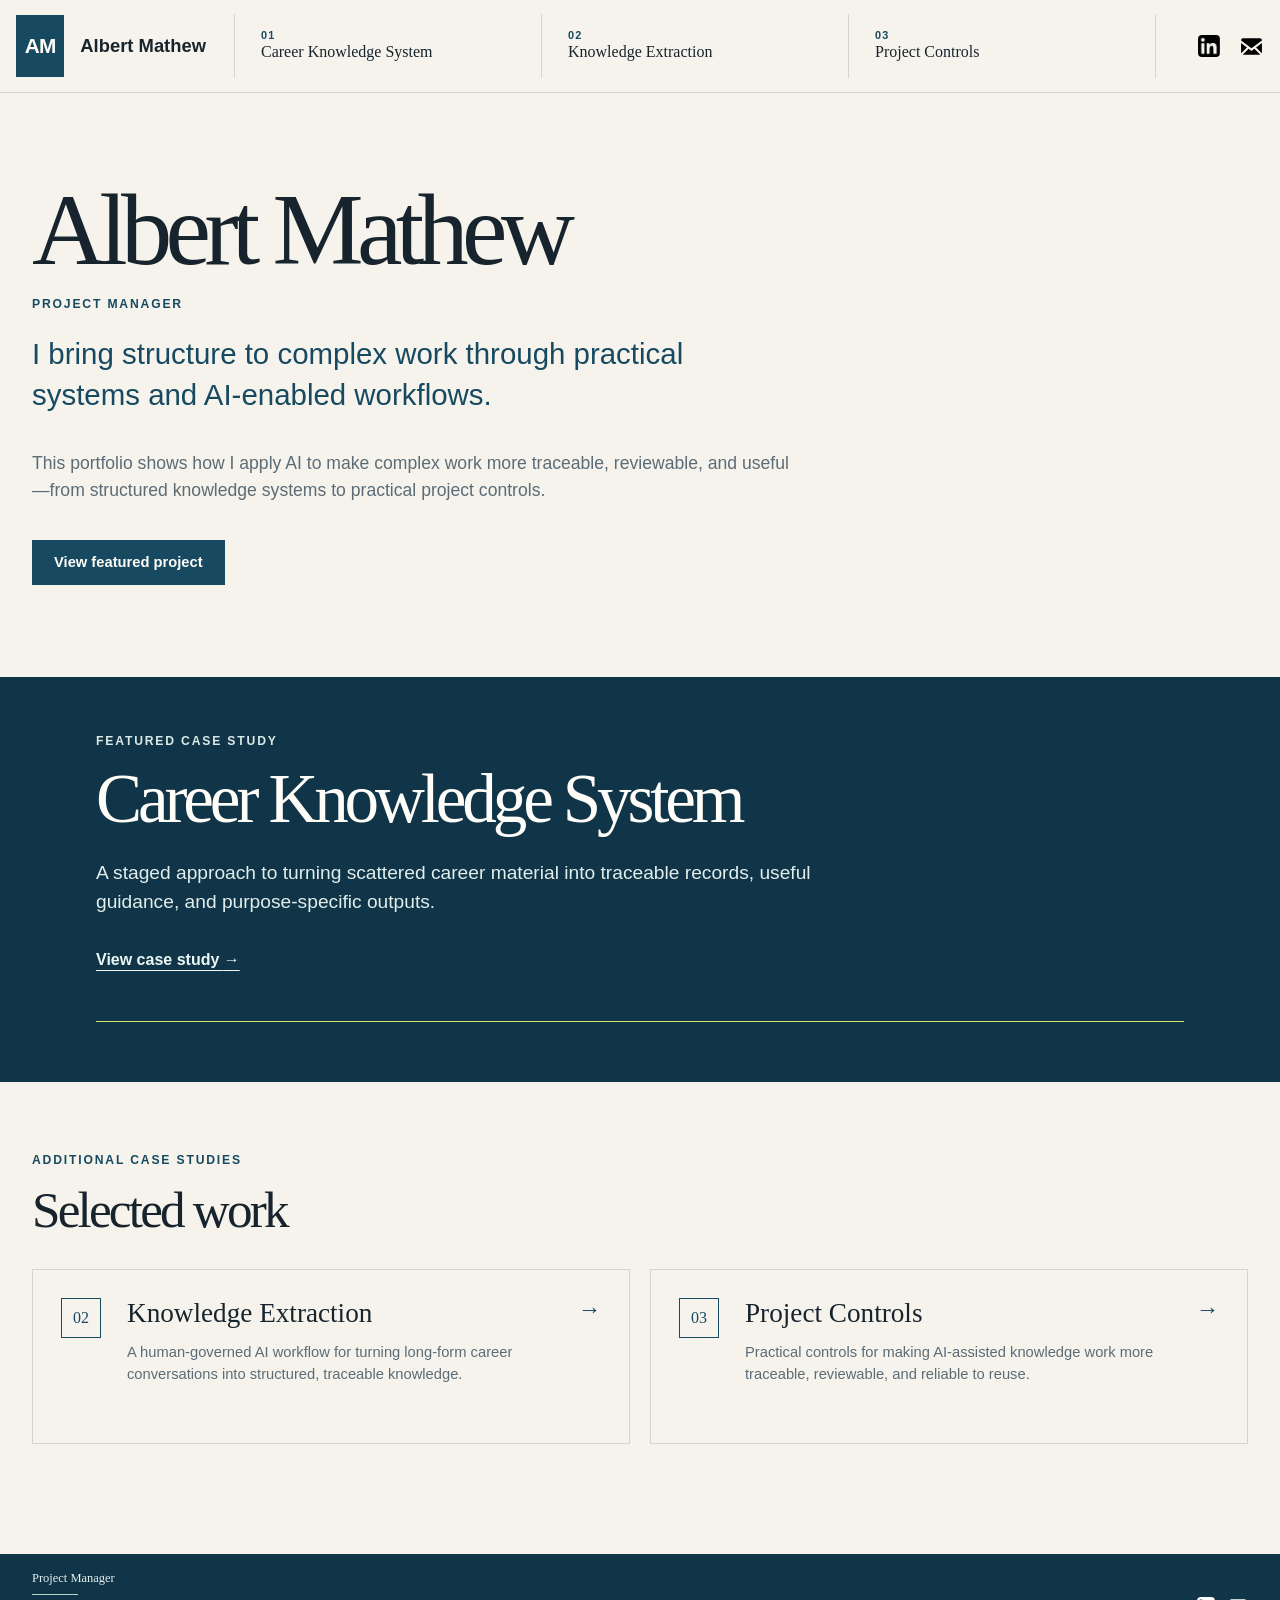
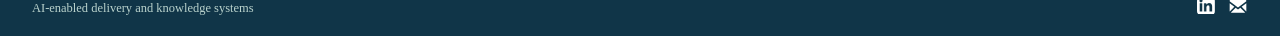
==== index.html @ 4024e96e "Create initial portfolio site" ====
<!doctype html>
<html lang="en">
<head>
  <meta charset="utf-8">
  <meta name="viewport" content="width=device-width, initial-scale=1">
  <meta name="description" content="Project Manager portfolio for Albert Mathew, featuring AI-enabled workflows and knowledge systems.">
  <title>Albert Mathew | Project Manager</title>
  <!-- The live landing page reuses shared portfolio tokens; its page-specific layout lives in landing.css. -->
  <link rel="stylesheet" href="styles/site.css?v=monogram3">
  <link rel="stylesheet" href="styles/case-study.css?v=contact-icons">
  <link rel="stylesheet" href="styles/landing.css?v=contact-icons2">
  <script src="scripts/case-study-nav.js" defer></script>
</head>
<body class="landingPage">
  <a class="skip" href="#main">Skip to content</a>

  <!-- The landing header emphasizes identity and next actions instead of project-by-project navigation. -->
  <header class="projectRoute" data-design-target="route">
    <div class="routeWrap">
      <a class="portfolioHome" href="index.html" aria-label="Portfolio home"><b>AM</b><span>Albert Mathew</span></a>
      <nav class="projectNav" aria-label="Portfolio projects">
        <a class="projectLink" href="projects/career-knowledge-system/index.html"><span>01</span><strong><span class="projectLinkTitle--desktop">Career Knowledge System</span><span class="projectLinkTitle--mobile">Knowledge<br>System</span></strong></a>
        <a class="projectLink" href="projects/career-knowledge-extraction/index.html"><span>02</span><strong><span class="projectLinkTitle--desktop">Knowledge Extraction</span><span class="projectLinkTitle--mobile">Knowledge<br>Extraction</span></strong></a>
        <a class="projectLink" href="projects/controls/index.html"><span>03</span><strong><span class="projectLinkTitle--desktop">Project Controls</span><span class="projectLinkTitle--mobile">Project<br>Controls</span></strong></a>
      </nav>
      <button class="pageJump" type="button" aria-expanded="false" aria-controls="home-menu" aria-label="Open page navigation">
        <span class="pageJumpIcon" aria-hidden="true">☰</span>
        <span class="pageJumpLabel">Menu</span>
      </button>
      <nav class="routeContacts contactIcons" aria-label="Contact links">
        <a class="contactIcon" href="https://www.linkedin.com/in/albert-mathew-1331bb76/" target="_blank" rel="noopener noreferrer" aria-label="LinkedIn"><img class="contactIconImage contactIconImage--linkedin" src="assets/in-logo/InBug-Black.png" alt=""></a>
        <a class="contactIcon" href="mailto:contact@albertmathew.net" aria-label="Email contact@albertmathew.net"><img class="contactIconImage contactIconImage--email" src="assets/boxicons-rqFpVNvLlrw-unsplash.svg" alt=""></a>
      </nav>
    </div>
  </header>

  <button class="pageIndexScrim" type="button" tabindex="-1" aria-label="Close page navigation"></button>
  <aside id="home-menu" class="pageIndex pageIndex--home" data-design-target="rail" aria-label="Page navigation">
    <div class="pageIndexHeader">
      <div>
        <span class="pageIndexTitle">Albert Mathew</span>
        <a class="pageIndexHome" href="index.html" aria-current="page">Home</a>
      </div>
      <button class="pageIndexClose" type="button" aria-label="Close page navigation"><span aria-hidden="true">×</span></button>
    </div>
    <nav class="pageIndexHomeLinks" aria-label="Case studies">
      <a href="projects/career-knowledge-system/index.html">Career Knowledge System</a>
      <a href="projects/career-knowledge-extraction/index.html">Knowledge Extraction</a>
      <a href="projects/controls/index.html">Project Controls</a>
    </nav>
    <div class="pageIndexFooter">
      <span class="pageIndexContactLabel">Contact</span>
      <nav class="pageIndexContacts contactIcons" aria-label="Contact links">
        <a class="contactIcon" href="https://www.linkedin.com/in/albert-mathew-1331bb76/" target="_blank" rel="noopener noreferrer" aria-label="LinkedIn"><img class="contactIconImage contactIconImage--linkedin" src="assets/in-logo/InBug-Black.png" alt=""></a>
        <a class="contactIcon" href="mailto:contact@albertmathew.net" aria-label="Email contact@albertmathew.net"><img class="contactIconImage contactIconImage--email" src="assets/boxicons-rqFpVNvLlrw-unsplash.svg" alt=""></a>
      </nav>
    </div>
  </aside>

  <main id="main">
    <!-- Hero: puts the desired role and personal identity ahead of project detail. -->
    <section class="landingHero" data-design-target="hero">
      <div class="landingWrap landingHeroInner">
        <h1>Albert Mathew</h1>
        <p class="landingEyebrow">Project Manager</p>
        <p class="landingPositioning">I bring structure to complex work through practical systems and AI-enabled workflows.</p>
        <p class="landingPortfolioDescription">This portfolio shows how I apply AI to make complex work more traceable, reviewable, and useful—from structured knowledge systems to practical project controls.</p>
        <p class="landingActions">
          <a class="landingPrimary" href="projects/career-knowledge-system/index.html">View featured project</a>
        </p>
      </div>
    </section>

    <!-- Featured: establishes the Career Knowledge System as the primary proof of work. -->
    <section class="landingFeatured" id="featured" data-design-target="flow" aria-labelledby="featured-title">
      <div class="landingWrap">
        <article class="landingFeaturedCard">
          <p class="landingEyebrow">Featured case study</p>
          <h2 id="featured-title">Career Knowledge System</h2>
          <p class="landingFeaturedIntro">A staged approach to turning scattered career material into traceable records, useful guidance, and purpose-specific outputs.</p>

          <a class="landingFeaturedLink" href="projects/career-knowledge-system/index.html">View case study <span aria-hidden="true">→</span></a>
        </article>
      </div>
    </section>

    <!-- Supporting work stays compact so it supports the featured rather than competing with it. -->
    <section class="landingSupporting" id="selected-work" data-design-target="discovery" aria-labelledby="supporting-title">
      <div class="landingWrap">
        <p class="landingEyebrow">Additional case studies</p>
        <h2 id="supporting-title">Selected work</h2>
        <div class="landingProjectGrid">
          <a class="landingProjectCard" href="projects/career-knowledge-extraction/index.html">
            <span class="landingProjectNumber">02</span>
            <span>
              <strong>Knowledge Extraction</strong>
              <small>A human-governed AI workflow for turning long-form career conversations into structured, traceable knowledge.</small>
            </span>
            <b aria-hidden="true">→</b>
          </a>
          <a class="landingProjectCard" href="projects/controls/index.html">
            <span class="landingProjectNumber">03</span>
            <span>
              <strong>Project Controls</strong>
              <small>Practical controls for making AI-assisted knowledge work more traceable, reviewable, and reliable to reuse.</small>
            </span>
            <b aria-hidden="true">→</b>
          </a>
        </div>
      </div>
    </section>
  </main>

  <!-- Direct contact links keep the simple homepage prototype from needing a separate contact page. -->
  <footer class="landingFooter" id="contact">
    <div class="landingWrap landingFooterInner">
      <div class="landingFooterCopy">
        <p class="landingFooterRole">Project Manager</p>
        <hr class="landingFooterRule" aria-hidden="true">
        <p class="landingFooterDescriptor">AI-enabled delivery and knowledge systems</p>
      </div>
      <nav class="contactIcons contactIcons--light" aria-label="Contact links">
        <a class="contactIcon" href="https://www.linkedin.com/in/albert-mathew-1331bb76/" target="_blank" rel="noopener noreferrer" aria-label="LinkedIn"><img class="contactIconImage contactIconImage--linkedin" src="assets/in-logo/InBug-White.png" alt=""></a>
        <a class="contactIcon" href="mailto:contact@albertmathew.net" aria-label="Email contact@albertmathew.net"><img class="contactIconImage contactIconImage--email" src="assets/boxicons-rqFpVNvLlrw-unsplash.svg" alt=""></a>
      </nav>
    </div>
  </footer>
</body>
</html>
---- styles/site.css ----
/*
  Shared Portfolio Foundation

  Every public portfolio page loads this file first. Keep universal choices here:
  color tokens, typography, reading widths, accessibility behavior, navigation,
  and common actions. Project stylesheets load after this file and should only
  add rules that make that individual case study distinct.
*/
/* Design tokens: update these colors and font stacks to refresh the visual system consistently. */
:root {
  --ink:#17242d;
  --mute:#5c6c76;
  --paper:#f6f3ec;
  --white:#fffdf8;
  --blue:#174a61;
  --deep:#103548;
  --mint:#e5eee8;
  --aqua:#d7e8e3;
  --lime:#d9e96b;
  --gold:#edc86d;
  --line:#d8d4c9;
  /* Shared brand-mark dimensions keep the landing and project headers in the same visual family. */
  --brand-mark-size:62px;
  --brand-mark-size-mobile:55px;
  /* Shared initials scale keeps the square monogram consistent across every header. */
  --brand-mark-initials-size:1.3rem;
  --brand-mark-initials-size-mobile:1.3rem;
  /* Shared route-frame dimensions keep page transitions visually continuous. */
  --route-gutter:32px;
  --route-header-height:92px;
  --serif:Georgia,serif;
  --sans:Arial,sans-serif
}
/* Baseline and layout helpers. */
* {
  box-sizing:border-box
}
html {
  scroll-behavior:smooth
}
@media (prefers-reduced-motion: reduce) {
  html { scroll-behavior:auto; }
}
body {
  margin:0;
  background:var(--paper);
  color:var(--ink);
  font:16px/1.6 var(--sans)
}
a {
  color:inherit
}
.wrap {
  width:min(1180px,calc(100% - 48px));
  margin:auto
}
.narrow {
  width:min(760px,calc(100% - 48px));
  margin:auto
}
.skip {
  position:fixed;
  top:-50px;
  left:16px;
  z-index:20;
  padding:8px;
  background:var(--lime)
}
.skip:focus {
  top:16px
}
/* Sticky navigation and the opening case-study section. */
header {
  position:sticky;
  top:0;
  z-index:10;
  border-bottom:1px solid var(--line);
  background:#f6f3ecee;
  backdrop-filter:blur(10px)
}
.portfolioHome {
  display:flex;
  align-items:center;
  gap:16px;
  color:var(--ink);
  font:700 1.15rem/1 var(--sans);
  text-decoration:none;
  white-space:nowrap
}
.portfolioHome b {
  display:inline-grid;
  place-items:center;
  width:var(--brand-mark-size);
  height:var(--brand-mark-size);
  margin:0;
  background:var(--blue);
  color:var(--white);
  font:700 var(--brand-mark-initials-size)/1 var(--sans);
  letter-spacing:-.04em
}
.contactIcons {
  display:flex;
  align-items:center;
  gap:18px
}
.contactIcon {
  display:grid;
  width:25px;
  height:25px;
  place-items:center;
  color:inherit;
  text-decoration:none
}
.contactIconImage {
  display:block;
  object-fit:contain
}
.contactIconImage--linkedin {
  width:22px;
  height:22px;
  border-radius:4px
}
.contactIconImage--email {
  width:25px;
  height:25px
}
.contactIcon:focus-visible {
  outline:2px solid currentColor;
  outline-offset:4px
}
.contactIcon:hover {
  opacity:.78
}
.contactIcons--light .contactIconImage--email {
  filter:brightness(0) invert(1)
}
.button {
  display:inline-block;
  padding:12px 17px;
  background:var(--blue);
  color:#fff;
  text-decoration:none;
  font-size:.88rem;
  font-weight:bold
}
/* Secondary hero calls stay visibly clickable without competing with the filled action. */
.quiet {
  display:inline-block;
  margin-left:20px;
  color:var(--blue);
  font-size:.9rem;
  font-weight:bold;
  text-decoration:underline;
  text-decoration-thickness:1px;
  text-underline-offset:3px
}
/* Shared small-screen behavior. Project-specific responsive rules stay in each project stylesheet. */
@media(max-width:560px) {
  .wrap,.narrow {
    width:calc(100% - 32px)
  }

}
---- styles/case-study.css ----
/*
  Shared case-study architecture.

  This file owns the portfolio-wide treatment for long-form project pages:
  project routing, phased section navigation, alignment, typography hierarchy,
  process/evidence primitives, responsive behavior, and shared closing/footer.
*/
:root {
  --case-rail-width:122px;
  --case-shell-gap:96px;
  --case-content-inset:24px;
  --case-closing-size:1.05rem;
  --case-section-pad:82px;
  --case-section-pad-mobile:58px;
}
.projectRoute { position:sticky; top:0; z-index:30; border-bottom:1px solid var(--line); background:#f6f3ecef; backdrop-filter:blur(10px); }
.routeWrap { width:min(1440px,calc(100% - var(--route-gutter))); min-height:var(--route-header-height); margin:auto; display:grid; grid-template-columns:190px minmax(0,1fr) 80px; align-items:center; gap:28px; }
.projectNav { display:flex; align-items:stretch; justify-content:center; min-width:0; }
.projectLink { display:flex; min-height:64px; flex:1; flex-direction:column; justify-content:center; gap:1px; padding:6px 26px; border-left:1px solid var(--line); color:var(--ink); text-decoration:none; }
.projectLink:last-child { border-right:1px solid var(--line); }
.projectLink > span { color:var(--blue); font:700 .68rem/1 var(--sans); letter-spacing:.12em; }
.projectLink strong { font:1rem/1.2 var(--serif); font-weight:normal; white-space:nowrap; }
.projectLink.active { position:relative; }
.projectLink.active::after { position:absolute; right:26px; bottom:-1px; left:26px; height:3px; background:var(--lime); content:""; }
.projectLink.active strong { font-weight:bold; }
.projectLink .projectLinkTitle--mobile { display:none; }
.routeContacts { justify-content:flex-end; }
.routeContacts .contactIcon { color:var(--blue); }
.pageJump { display:none; border:0; background:transparent; color:var(--blue); cursor:pointer; }
.pageJumpIcon { display:block; font:1.45rem/1 var(--sans); }
.pageJumpLabel { position:absolute; width:1px; height:1px; overflow:hidden; clip:rect(0 0 0 0); clip-path:inset(50%); white-space:nowrap; }
.pageIndexHeader,.pageIndexClose,.pageIndexScrim,.pageIndexFooter { display:none; }
.pageIndex--home { display:none; }

.caseShell { display:grid; grid-template-columns:var(--case-rail-width) minmax(0,1fr); width:min(1440px,calc(100% - 32px)); margin:auto; align-items:start; gap:var(--case-shell-gap); }
.caseShell > main { min-width:0; }
.pageIndex { position:sticky; top:108px; z-index:20; padding:86px 0 36px; background:var(--paper); }
.pageIndex nav { display:flex; flex-direction:column; gap:19px; }
.pageIndexGroup { display:flex; flex-direction:column; gap:13px; }
.pageIndexGroup + .pageIndexGroup { padding-top:15px; border-top:1px solid var(--line); }
.pageIndexPhase { margin:0; color:var(--blue); font:700 .94rem/1.15 var(--sans); letter-spacing:.1em; text-transform:uppercase; }
.pageIndex a { position:relative; display:block; padding:0 0 0 5px; color:var(--mute); font:.88rem/1.3 var(--sans); text-decoration:none; }
.pageIndex a::before { position:absolute; top:.15em; bottom:.15em; left:0; width:2px; background:transparent; content:""; }
.pageIndex a:hover,.pageIndex a:focus-visible,.pageIndex a.active { color:var(--blue); }
.pageIndex a.active { font-weight:bold; }
.pageIndex a.active::before { background:var(--lime); }

.hero { padding:92px 0 88px; background:linear-gradient(115deg,#f6f3ec 0%,#edf4f0 100%); }
.caseShell > main > .hero > .wrap,
.caseShell > main > .section > .wrap,
.caseShell > main > .section > .narrow { padding-right:var(--case-content-inset); padding-left:var(--case-content-inset); }
.heroGrid { display:grid; grid-template-columns:minmax(0,1.45fr) minmax(310px,.62fr); gap:72px; align-items:start; }
.eyebrow,.index,.card-index { margin:0 0 15px; color:var(--blue); font-size:.69rem; font-weight:bold; letter-spacing:.14em; text-transform:uppercase; }
h1,h2,h3 { margin:0; color:var(--ink); font-family:var(--serif); font-weight:normal; line-height:1.01; }
h1 { max-width:850px; font-size:clamp(3.4rem,7.1vw,6.25rem); letter-spacing:-.055em; }
h1 i { color:var(--blue); font-weight:normal; }
h2 { font-size:clamp(2.55rem,5vw,4.8rem); letter-spacing:-.05em; }
/* Keep section headings visually separated from the explanatory paragraph that follows. */
.section h2 + p:not(.index) { margin-top:24px; }
.lead { max-width:735px; margin:28px 0 25px; color:var(--blue); font-size:clamp(1.25rem,2vw,1.65rem); line-height:1.4; }
.intro { max-width:710px; margin:27px 0 25px; color:var(--mute); font-size:1.04rem; }
.heroSeparator { max-width:520px; margin:25px 0; border-top:1px solid var(--line); }
/* Shared default: a slightly extended, secondary operating-question panel. */
.hero aside,.question { padding:34px 32px 40px; background:var(--deep); color:#fff; }
.hero aside .eyebrow,.question .eyebrow { color:#aee4dd; }
.hero aside h3,.question h2 { color:#fff; font-family:var(--sans); font-size:clamp(1.35rem,2vw,1.85rem); font-weight:600; letter-spacing:-.035em; line-height:1.08; }
.hero aside hr,.question hr { width:52px; margin:29px 0 21px; border:0; border-top:3px solid var(--lime); }
.hero aside p:last-child,.question p:last-child { margin:0; color:#fff; font-size:1rem; font-weight:normal; letter-spacing:normal; line-height:1.7; }

.section { padding:var(--case-section-pad) 0; }
.capabilities { padding:var(--case-section-pad) 0; }
.paper { background:var(--white); }
.mint { background:var(--mint); }
.aqua { background:var(--aqua); }
.gold { background:var(--gold); }
.navy { background:var(--deep); color:#e9f4f2; }
.navy h2,.navy h3 { color:#fff; }
.navy .index,.navy .eyebrow { color:#aee4dd; }
.center { text-align:center; }
/*
  Section-header alignment primitive:
  keep each eyebrow attached to the heading it labels.
  Centered sections share one center axis; left/split sections share one
  content edge. Card-level eyebrows remain local to their card.
*/
.sectionHeader { min-width:0; }
.sectionHeader--left { text-align:left; }
.sectionHeader--center { text-align:center; }
.sectionHeader--center > p:not(.index):not(.closing) { max-width:700px; margin:24px auto 0; }
.sectionHeader--left > p:not(.index) { margin:24px 0 0; }
/* Wrapped section headers need the same breathing room that direct heading/paragraph pairs receive. */
.sectionHeader + p:not(.index) { margin-top:28px; }
/* Keep a deliberate pause between supporting copy and the cards it introduces. */
.sectionHeader + .cards,
.sectionHeader + .roles,
.sectionHeader + .evidence,
.sectionHeader + .evidenceGrid,
.sectionHeader + .outputCards,
.sectionHeader + .useCards { margin-top:36px; }
.sectionHeader + p + .roles,
.sectionHeader + p + .evidence,
.sectionHeader + p + .outputCards { margin-top:36px; }
.center > p:not(.index) { max-width:700px; margin:24px auto 0; }
.navy .center > p:not(.index) { color:#e9f4f2; }
/* Split headers and supporting copy share a baseline: the right column sits at the bottom of the heading block. */
.split { display:grid; grid-template-columns:minmax(0,1.05fr) minmax(280px,.75fr); gap:70px; align-items:end; margin-bottom:50px; }
.split > p { margin:0; color:var(--mute); font-size:1.08rem; }
.flow { position:relative; }
.flow h3 { font:700 1.04rem/1.18 var(--sans); letter-spacing:-.02em; }
.flow em,.flow b { color:var(--deep); font-family:var(--sans); }
.cards,.roles,.evidence { display:grid; grid-template-columns:repeat(2,minmax(0,1fr)); gap:16px; }
.roles article,.evidence article { padding:40px 43px; }
/*
  Capability tags use a deliberate 3/2 pyramid:
  three primary signals lead, with two supporting signals centered below.
*/
.tags {
  display:grid;
  grid-template-columns:repeat(6,minmax(0,1fr));
  max-width:960px;
  margin:36px auto 0;
  gap:8px;
}
.tags span:nth-child(1) { grid-column:1 / span 2; }
.tags span:nth-child(2) { grid-column:3 / span 2; }
.tags span:nth-child(3) { grid-column:5 / span 2; }
.tags span:nth-child(4) { grid-column:2 / span 2; }
.tags span:nth-child(5) { grid-column:4 / span 2; }
.tags span { border:1px solid #6d939b; padding:8px 12px; color:#f2fbf9; font-size:.82rem; text-align:center; }
.closing { margin-top:33px !important; color:#fff !important; font:var(--case-closing-size)/1.38 var(--sans); font-size:var(--case-closing-size) !important; }
.toolCallout .eyebrow { color:var(--deep); }
footer { margin-top:28px; padding:25px 0 27px; background:#0b2c3b; color:#e6f0ed; }
.foot { width:min(1440px,calc(100% - 64px)); display:flex; align-items:center; justify-content:space-between; gap:32px; }
.foot .contactIcons { flex:none; }
.foot strong { font-size:.94rem; }
.foot p { max-width:520px; margin:6px 0 0; color:#b9d2cc; font-size:.78rem; line-height:1.45; }

@media(max-width:1100px) {
  .routeWrap { grid-template-columns:165px minmax(0,1fr) 80px; }
  .routeContacts { justify-content:flex-end; }
  .projectLink { padding-right:16px; padding-left:16px; }
  .projectLink.active::after { right:16px; left:16px; }
  .caseShell { grid-template-columns:var(--case-rail-width) minmax(0,1fr); gap:71px; }
  .caseShell > main > .hero > .wrap,.caseShell > main > .section > .wrap,.caseShell > main > .section > .narrow { padding-right:20px; padding-left:20px; }
}
@media(max-width:980px) {
  .heroGrid,.split { grid-template-columns:1fr; gap:38px; }
}
@media(max-width:720px) {
  .routeWrap { width:calc(100% - 8px); min-height:90px; grid-template-columns:54px var(--brand-mark-size-mobile) minmax(0,1fr); gap:6px; }
  .portfolioHome { display:flex; width:var(--brand-mark-size-mobile); height:var(--brand-mark-size-mobile); gap:0; }
  .portfolioHome b { width:var(--brand-mark-size-mobile); height:var(--brand-mark-size-mobile); font-size:var(--brand-mark-initials-size-mobile); }
  .portfolioHome span { display:none; }
  .projectNav { display:flex; width:auto; min-width:0; align-self:stretch; margin-left:6px; overflow:visible; }
  .projectLink { min-width:0; min-height:90px; flex:1 1 0; justify-content:flex-start; gap:12px; padding:18px 2px 4px; text-align:center; }
  .projectLink > span { display:block; width:100%; height:9px; color:var(--blue); font:700 .62rem/1 var(--sans); letter-spacing:.08em; }
  .projectLink strong { width:100%; height:2.2em; align-self:stretch; overflow-wrap:anywhere; color:var(--ink); font:400 .75rem/1.02 var(--serif); text-align:center; white-space:normal; }
  .projectLink .projectLinkTitle--desktop { display:none; }
  .projectLink .projectLinkTitle--mobile { display:inline; }
  .projectLink.active strong { font-weight:normal; }
  .projectLink:last-child { border-right:1px solid var(--line); }
  .projectLink.active::after { right:2px; left:2px; }
  .pageJump { display:grid; grid-column:1; grid-row:1; width:34px; height:44px; place-items:center; justify-self:center; padding:0; }
  .pageJump:focus-visible { outline:2px solid currentColor; outline-offset:3px; }
  .pageJumpIcon { display:block; width:34px; height:20px; color:var(--blue); font-size:0; line-height:0; background:linear-gradient(to bottom,var(--blue) 0 3px,transparent 3px 8px,var(--blue) 8px 11px,transparent 11px 16px,var(--blue) 16px 19px,transparent 19px 20px); }
  .routeContacts { display:none; }
  .pageIndexScrim { position:fixed; inset:0; z-index:40; display:block; border:0; background:rgba(23,36,45,.22); cursor:default; opacity:0; pointer-events:none; transition:opacity .22s ease; }
  .pageIndex { position:fixed; top:0; right:auto; bottom:0; left:0; z-index:50; display:flex; flex-direction:column; width:min(320px,calc(100% - 48px)); height:100dvh; overflow-y:auto; padding:26px 24px 34px; border:0; border-right:1px solid var(--line); background:var(--paper); box-shadow:18px 0 35px rgba(23,36,45,.12); transform:translateX(-100%); visibility:hidden; pointer-events:none; transition:transform .25s ease,visibility 0s linear .25s; }
  .pageIndex.pageIndex--home { display:flex; }
  .pageIndex.is-open { transform:translateX(0); visibility:visible; pointer-events:auto; transition-delay:0s; }
  .pageIndexHeader { display:flex; align-items:flex-start; justify-content:space-between; gap:18px; margin:0 0 31px; color:var(--blue); font:700 .75rem/1 var(--sans); letter-spacing:.12em; text-transform:uppercase; }
  .pageIndexHeader > div { display:flex; flex-direction:column; gap:10px; min-width:0; }
  .pageIndexTitle { color:var(--ink); font:700 1.1rem/1.12 var(--sans); letter-spacing:-.025em; text-transform:none; }
  .pageIndexHome { color:var(--blue); font:700 .78rem/1 var(--sans); letter-spacing:.08em; text-decoration:underline; text-underline-offset:4px; text-transform:none; }
  .pageIndexClose { display:grid; width:34px; height:34px; place-items:center; padding:0; border:0; background:transparent; color:var(--ink); cursor:pointer; font:2rem/1 var(--sans); }
  .pageIndexClose:focus-visible { outline:2px solid currentColor; outline-offset:3px; }
  .pageIndex nav { gap:28px; }
  .pageIndexGroup { gap:13px; }
  .pageIndexGroup + .pageIndexGroup { padding-top:20px; }
  .pageIndexPhase { display:block; font-size:.72rem; }
  .pageIndex a { padding-left:0; font-size:1rem; }
  .pageIndex a::before { top:.15em; right:auto; bottom:.15em; left:-11px; width:3px; height:auto; }
  .pageIndex > nav { flex:none; }
  .pageIndexFooter { display:flex; flex-direction:column; gap:14px; margin-top:auto; padding-top:18px; border-top:1px solid var(--line); }
  .pageIndexContactLabel { color:var(--blue); font:700 .72rem/1 var(--sans); letter-spacing:.12em; text-transform:uppercase; }
  .pageIndexContacts { display:flex; flex-direction:row !important; gap:14px; }
  .pageIndexContacts .contactIcon { width:25px; height:25px; }
  .pageIndexContacts .contactIconImage--linkedin { width:22px; height:22px; }
  .pageIndexContacts .contactIconImage--email { width:25px; height:25px; }
  body.pageIndexOpen { overflow:hidden; }
  body.pageIndexOpen .pageIndexScrim { opacity:1; pointer-events:auto; }
  .caseShell { display:block; width:100%; }
  .foot { align-items:flex-start; flex-direction:column; gap:15px; }
  .hero { padding:70px 0 66px; }
  .caseShell > main > .hero > .wrap,.caseShell > main > .section > .wrap,.caseShell > main > .section > .narrow { padding-right:16px; padding-left:16px; }
  .section { padding:var(--case-section-pad-mobile) 0; }
  .flow,.cards,.roles,.evidence { grid-template-columns:1fr; }
}

/* On narrow screens, prioritize readable tag width over the desktop pyramid. */
@media(max-width:720px) {
  .tags { grid-template-columns:1fr; }
  .tags span:nth-child(n) { grid-column:auto; }
}
/* DESIGN-REVIEW:START */
/* Generated by local design-review mode. All targets are shared by owner decision. */

/* DESIGN-REVIEW:END */
---- styles/landing.css ----
/*
  Recruiter-first landing page

  This file is the canonical live landing stylesheet used by index.html. It uses the shared
  site tokens from site.css, so future palette and type changes remain central.
  The lime token is limited to a small structural divider rather than text.
*/
.landingPage { background:var(--paper); }
.landingWrap { width:min(1440px,calc(100% - 64px)); margin:auto; }
.landingHeader { border-bottom:1px solid var(--line); background:#f6f3ecef; }
.landingHeaderInner { width:min(1440px,calc(100% - var(--route-gutter))); min-height:var(--route-header-height); display:flex; align-items:center; justify-content:space-between; gap:30px; }
.landingIdentity { display:flex; align-items:center; gap:16px; color:var(--ink); text-decoration:none; }
.landingIdentity > b { display:grid; width:var(--brand-mark-size); height:var(--brand-mark-size); place-items:center; background:var(--blue); color:var(--white); font:700 var(--brand-mark-initials-size)/1 var(--sans); letter-spacing:-.04em; }
/* The monogram keeps the header light; name and title live once in the hero. */
.landingHeader nav { display:flex; gap:34px; }
.landingHeader nav a,.landingSecondary { color:var(--blue); font:700 .9rem/1 var(--sans); text-decoration:underline; text-decoration-thickness:1px; text-underline-offset:4px; }
.landingHeader nav.contactIcons { gap:18px; }
.landingHeader nav.contactIcons .contactIcon { color:var(--ink); }

/* The hero is intentionally spare: identity, role, positioning, and one featured path. */
.landingHero { padding:88px 0 92px; }
.landingHeroInner { max-width:980px; margin-left:max(calc((100vw - min(1440px,calc(100vw - 64px))) / 2),32px); }
.landingEyebrow { margin:0 0 18px; color:var(--blue); font:700 .76rem/1 var(--sans); letter-spacing:.15em; text-transform:uppercase; }
.landingHero h1 { max-width:900px; margin:0; color:var(--ink); font:normal clamp(4rem,8vw,7.5rem)/.95 var(--serif); letter-spacing:-.065em; }
/* Place the role immediately beneath the name without duplicating it in the header. */
.landingHero .landingEyebrow { margin:20px 0 0; }
.landingPositioning { max-width:760px; margin:24px 0 0; color:var(--blue); font:clamp(1.35rem,2.3vw,2rem)/1.38 var(--sans); }
/* A separate block preserves a deliberate pause between personal positioning and portfolio framing. */
.landingPortfolioDescription { max-width:760px; margin:34px 0 0; color:var(--mute); font:1.1rem/1.55 var(--sans); }
.landingActions { display:flex; align-items:center; gap:32px; margin:36px 0 0; }
.landingPrimary { display:inline-block; padding:15px 22px; background:var(--blue); color:var(--white); font:700 .92rem/1 var(--sans); text-decoration:none; }

/* The featured panel is the landing page's visual center; no illustration is needed. */
.landingFeatured { background:var(--deep); }
.landingFeaturedCard { padding:58px 64px 60px; color:var(--white); }
.landingFeaturedCard::after { display:block; width:100%; height:1px; margin-top:48px; background:var(--lime); content:""; }
.landingFeaturedCard .landingEyebrow { color:#dce9e6; }
.landingFeaturedCard h2 { max-width:840px; margin:0; color:var(--white); font:normal clamp(3rem,5.4vw,5.5rem)/.98 var(--serif); letter-spacing:-.06em; }
.landingFeaturedIntro { max-width:760px; margin:26px 0 0; color:#e2eeeb; font:1.2rem/1.5 var(--sans); }

.landingFeaturedLink { display:inline-block; margin-top:36px; color:#edf7f4; font:700 1rem/1 var(--sans); text-decoration:underline; text-decoration-thickness:1px; text-underline-offset:5px; }
.landingFeaturedLink span { margin-left:0; }

/* Supporting projects remain compact, text-first links beneath the featured. */
.landingSupporting { padding:72px 0 82px; }
.landingSupporting h2 { margin:0; color:var(--ink); font:normal clamp(2.35rem,4vw,4.25rem)/1 var(--serif); letter-spacing:-.055em; }
.landingProjectGrid { display:grid; grid-template-columns:repeat(2,minmax(0,1fr)); gap:20px; margin-top:34px; }
.landingProjectCard { display:grid; grid-template-columns:48px minmax(0,1fr) 28px; gap:18px; align-items:start; min-height:175px; padding:28px; border:1px solid var(--line); color:var(--ink); text-decoration:none; }
.landingProjectCard:hover,.landingProjectCard:focus-visible { border-color:var(--blue); background:#eef4f1; }
.landingProjectNumber { display:grid; width:40px; height:40px; place-items:center; border:1px solid var(--blue); color:var(--blue); font:1rem/1 var(--serif); }
.landingProjectCard strong { display:block; margin:1px 0 12px; color:var(--ink); font:normal 1.7rem/1.1 var(--serif); }
.landingProjectCard small { display:block; max-width:430px; color:var(--mute); font:.92rem/1.5 var(--sans); }
.landingProjectCard > b { color:var(--blue); font:1.45rem/1 var(--serif); font-weight:normal; text-align:right; }

.landingFooter { padding:17px 0 19px; background:var(--deep); color:#e6f0ed; }
.landingFooterInner { display:grid; grid-template-columns:minmax(0,1fr) auto; align-items:end; gap:18px; }
.landingFooterCopy { min-width:0; }
.landingFooterRole,.landingFooterDescriptor { margin:0; color:#e6f0ed; font:normal .78rem/1.25 var(--serif); }
.landingFooterRule { width:46px; margin:7px 0 6px; border:0; border-top:1px solid #b9d2cc; }
.landingFooterDescriptor { max-width:430px; color:#b9d2cc; }
.landingFooter .contactIcons { align-self:end; flex:none; gap:12px; padding-bottom:1px; }
.landingFooter .contactIcon { width:20px; height:20px; }
.landingFooter .contactIconImage--linkedin { width:18px; height:18px; }
.landingFooter .contactIconImage--email { width:20px; height:20px; }

@media(max-width:800px) {
  .landingWrap { width:calc(100% - 40px); }
  .landingHeaderInner { min-height:76px; }
  .landingIdentity > b { width:var(--brand-mark-size-mobile); height:var(--brand-mark-size-mobile); }
  .landingHeader nav { gap:24px; }
  .landingHero { padding:68px 0 72px; }
  .landingHeroInner { margin-left:20px; }
  .landingFeaturedCard { padding:44px 34px 42px; }
  .landingProjectGrid { grid-template-columns:1fr; }
}
@media(max-width:520px) {
  .landingWrap { width:calc(100% - 32px); }
  .landingHeaderInner { align-items:center; }
  .landingHeader nav { font-size:.8rem; }
  .landingHero { padding:56px 0 60px; }
  .landingHeroInner { margin-left:16px; }
  .landingHero h1 { font-size:3.65rem; }
  .landingPositioning { font-size:1.25rem; }
  .landingActions { align-items:flex-start; flex-direction:column; gap:22px; }
  .landingFeaturedCard { padding:36px 25px; }
  .landingProjectCard { grid-template-columns:42px minmax(0,1fr) 22px; gap:12px; padding:22px; }
  .landingProjectCard strong { font-size:1.45rem; }
  .landingFooter { padding:15px 0 17px; }
  .landingFooterInner { align-items:end; gap:14px; }
  .landingFooterRole,.landingFooterDescriptor { font-size:.72rem; }
  .landingFooterRule { width:38px; margin:6px 0 5px; }
}
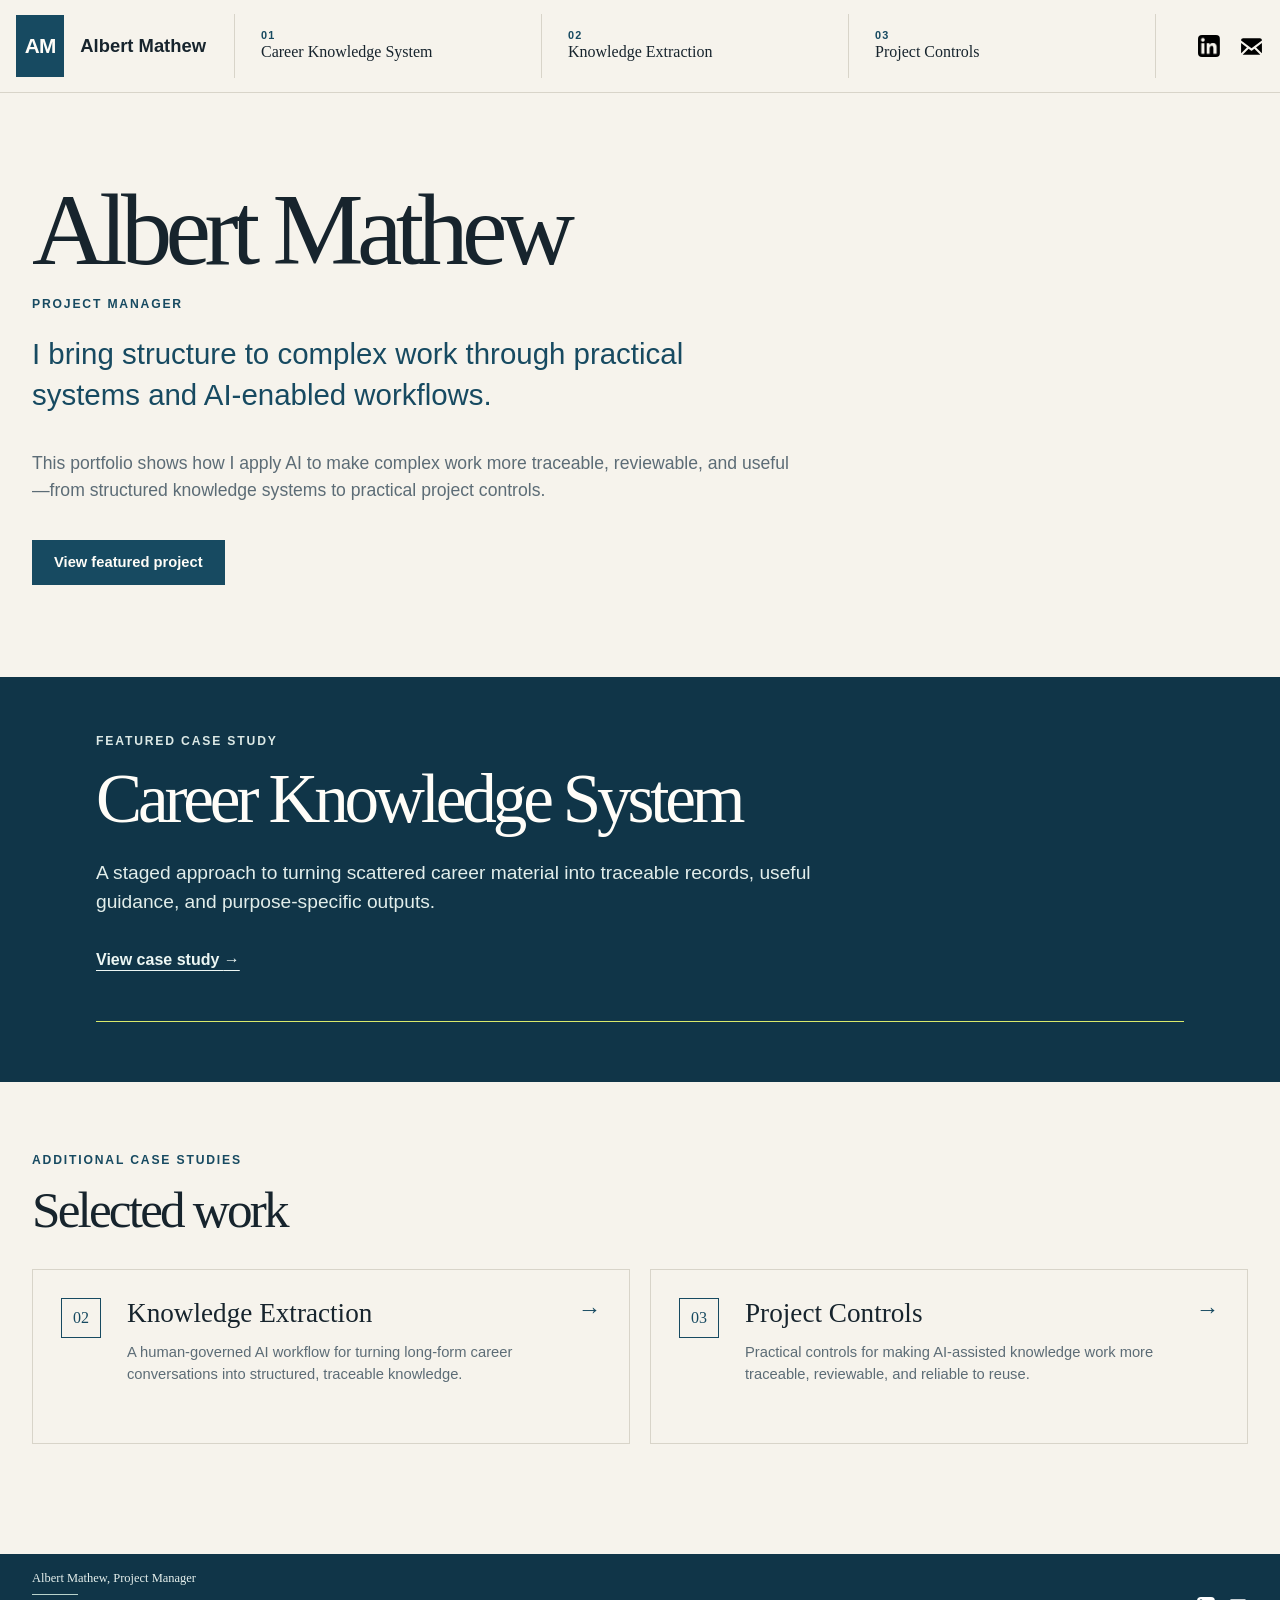
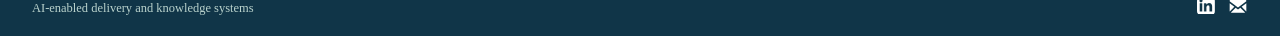
==== commit 15fc93dd: "Update index.html" ====
--- a/index.html
+++ b/index.html
@@ -115,7 +115,7 @@
   <footer class="landingFooter" id="contact">
     <div class="landingWrap landingFooterInner">
       <div class="landingFooterCopy">
-        <p class="landingFooterRole">Project Manager</p>
+        <p class="landingFooterRole">Albert Mathew, Project Manager</p>
         <hr class="landingFooterRule" aria-hidden="true">
         <p class="landingFooterDescriptor">AI-enabled delivery and knowledge systems</p>
       </div>
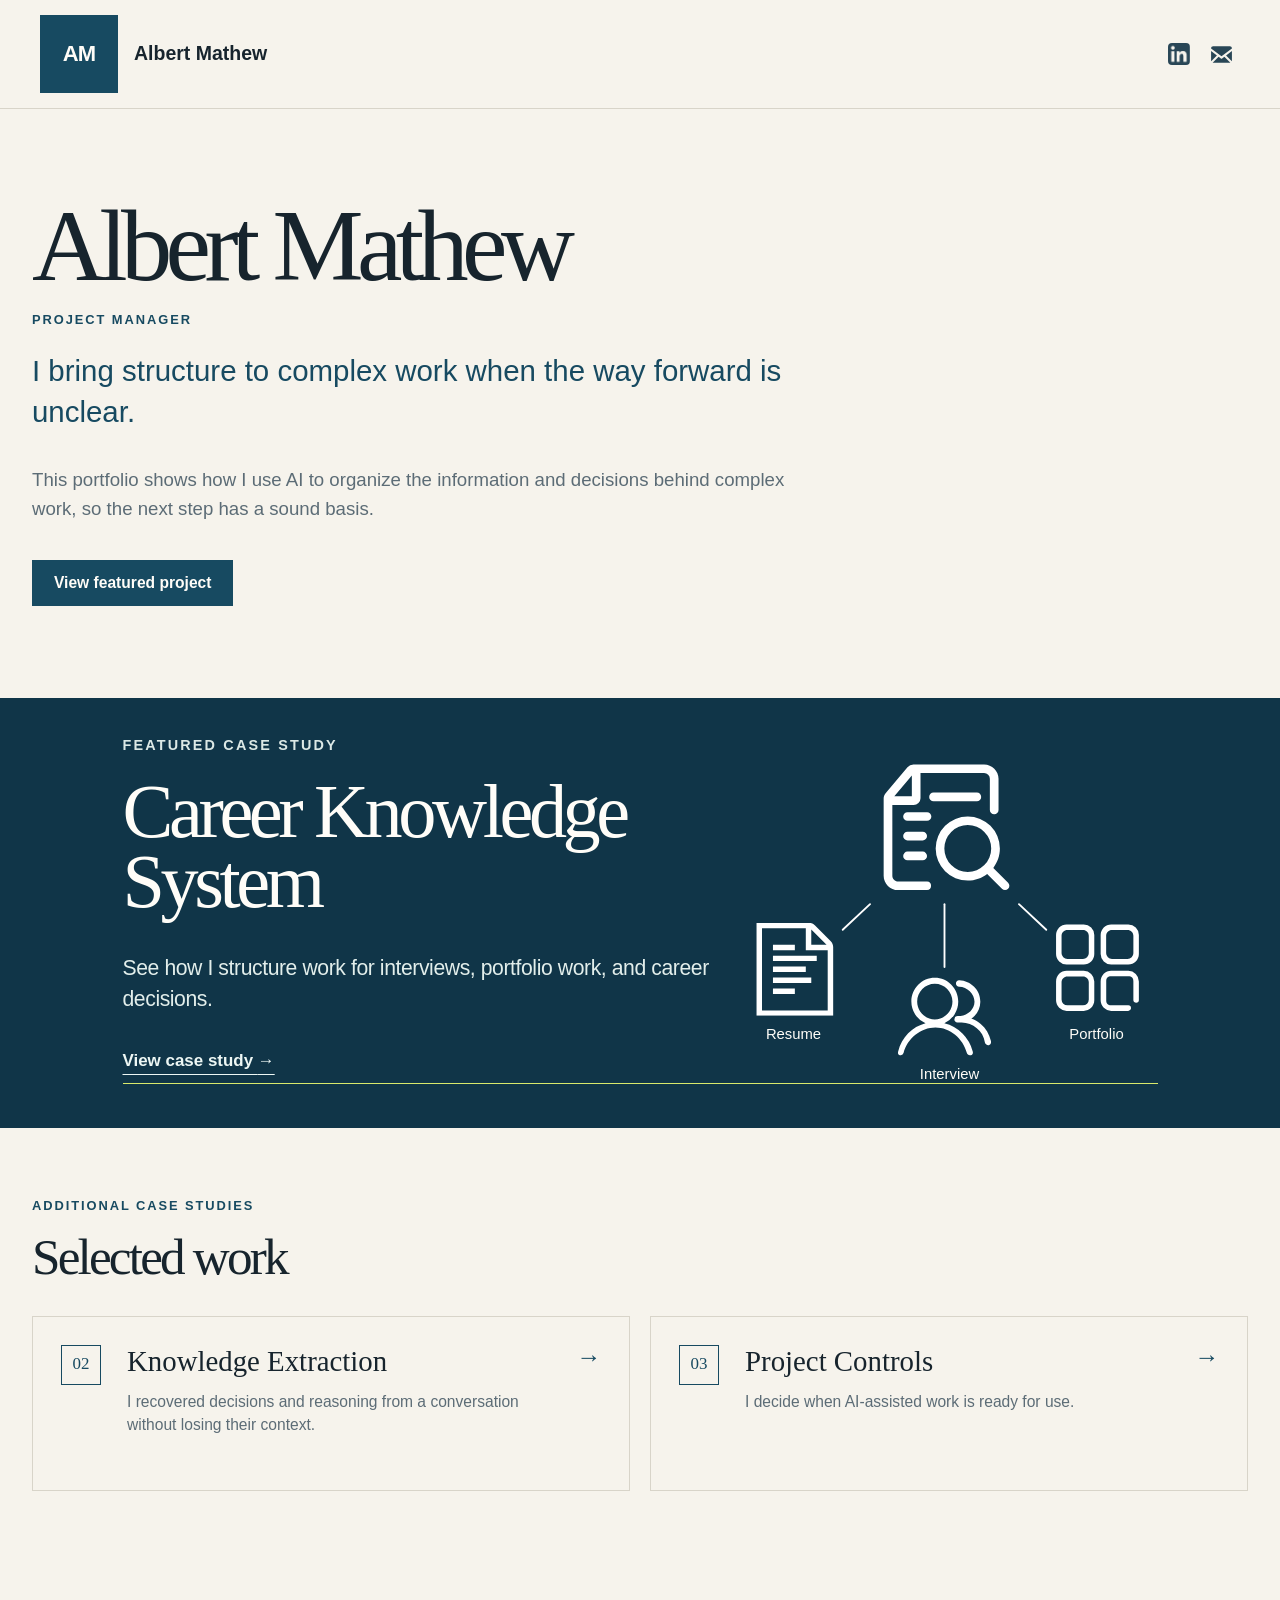
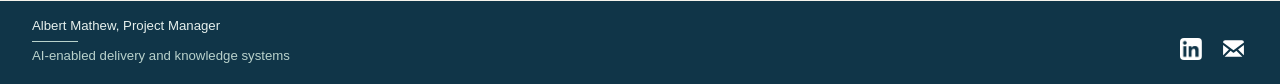
==== commit f0f4e501: "Revise portfolio content and presentation Apply a broad update across the published portfolio.  - Re" ====
--- a/index.html
+++ b/index.html
@@ -6,9 +6,9 @@
   <meta name="description" content="Project Manager portfolio for Albert Mathew, featuring AI-enabled workflows and knowledge systems.">
   <title>Albert Mathew | Project Manager</title>
   <!-- The live landing page reuses shared portfolio tokens; its page-specific layout lives in landing.css. -->
-  <link rel="stylesheet" href="styles/site.css?v=monogram3">
-  <link rel="stylesheet" href="styles/case-study.css?v=contact-icons">
-  <link rel="stylesheet" href="styles/landing.css?v=contact-icons2">
+  <link rel="stylesheet" href="styles/site.css?v=browser-scale3">
+  <link rel="stylesheet" href="styles/case-study.css?v=browser-scale8">
+  <link rel="stylesheet" href="styles/landing.css?v=browser-scale3">
   <script src="scripts/case-study-nav.js" defer></script>
 </head>
 <body class="landingPage">
@@ -18,11 +18,7 @@
   <header class="projectRoute" data-design-target="route">
     <div class="routeWrap">
       <a class="portfolioHome" href="index.html" aria-label="Portfolio home"><b>AM</b><span>Albert Mathew</span></a>
-      <nav class="projectNav" aria-label="Portfolio projects">
-        <a class="projectLink" href="projects/career-knowledge-system/index.html"><span>01</span><strong><span class="projectLinkTitle--desktop">Career Knowledge System</span><span class="projectLinkTitle--mobile">Knowledge<br>System</span></strong></a>
-        <a class="projectLink" href="projects/career-knowledge-extraction/index.html"><span>02</span><strong><span class="projectLinkTitle--desktop">Knowledge Extraction</span><span class="projectLinkTitle--mobile">Knowledge<br>Extraction</span></strong></a>
-        <a class="projectLink" href="projects/controls/index.html"><span>03</span><strong><span class="projectLinkTitle--desktop">Project Controls</span><span class="projectLinkTitle--mobile">Project<br>Controls</span></strong></a>
-      </nav>
+      <!-- LANDING-PAGE EXCEPTION: The visible project switcher is intentionally omitted here; see the current Markup Implementation Protocol. -->
       <button class="pageJump" type="button" aria-expanded="false" aria-controls="home-menu" aria-label="Open page navigation">
         <span class="pageJumpIcon" aria-hidden="true">☰</span>
         <span class="pageJumpLabel">Menu</span>
@@ -63,8 +59,8 @@
       <div class="landingWrap landingHeroInner">
         <h1>Albert Mathew</h1>
         <p class="landingEyebrow">Project Manager</p>
-        <p class="landingPositioning">I bring structure to complex work through practical systems and AI-enabled workflows.</p>
-        <p class="landingPortfolioDescription">This portfolio shows how I apply AI to make complex work more traceable, reviewable, and useful—from structured knowledge systems to practical project controls.</p>
+        <p class="landingPositioning">I bring structure to complex work when the way forward is unclear.</p>
+        <p class="landingPortfolioDescription">This portfolio shows how I use AI to organize the information and decisions behind complex work, so the next step has a sound basis.</p>
         <p class="landingActions">
           <a class="landingPrimary" href="projects/career-knowledge-system/index.html">View featured project</a>
         </p>
@@ -76,10 +72,16 @@
       <div class="landingWrap">
         <article class="landingFeaturedCard">
           <p class="landingEyebrow">Featured case study</p>
-          <h2 id="featured-title">Career Knowledge System</h2>
-          <p class="landingFeaturedIntro">A staged approach to turning scattered career material into traceable records, useful guidance, and purpose-specific outputs.</p>
+          <h2 id="featured-title">Career Knowledge<br>System</h2>
+          <p class="landingFeaturedIntro">See how I structure work for interviews, portfolio work, and career decisions.</p>
 
           <a class="landingFeaturedLink" href="projects/career-knowledge-system/index.html">View case study <span aria-hidden="true">→</span></a>
+          <div class="landingFeaturedVisual" role="img" aria-label="Career Knowledge System connected to resume, interview, and portfolio outputs">
+            <img src="assets/cks_balanced.svg" alt="">
+            <span class="landingFeaturedLabel landingFeaturedLabel--resume" aria-hidden="true">Resume</span>
+            <span class="landingFeaturedLabel landingFeaturedLabel--interview" aria-hidden="true">Interview</span>
+            <span class="landingFeaturedLabel landingFeaturedLabel--portfolio" aria-hidden="true">Portfolio</span>
+          </div>
         </article>
       </div>
     </section>
@@ -94,7 +96,7 @@
             <span class="landingProjectNumber">02</span>
             <span>
               <strong>Knowledge Extraction</strong>
-              <small>A human-governed AI workflow for turning long-form career conversations into structured, traceable knowledge.</small>
+              <small>I recovered decisions and reasoning from a conversation without losing their context.</small>
             </span>
             <b aria-hidden="true">→</b>
           </a>
@@ -102,7 +104,7 @@
             <span class="landingProjectNumber">03</span>
             <span>
               <strong>Project Controls</strong>
-              <small>Practical controls for making AI-assisted knowledge work more traceable, reviewable, and reliable to reuse.</small>
+              <small>I decide when AI-assisted work is ready for use.</small>
             </span>
             <b aria-hidden="true">→</b>
           </a>
--- a/styles/site.css
+++ b/styles/site.css
@@ -20,14 +20,17 @@
   --gold:#edc86d;
   --line:#d8d4c9;
   /* Shared brand-mark dimensions keep the landing and project headers in the same visual family. */
-  --brand-mark-size:62px;
+  --brand-mark-size:78px;
   --brand-mark-size-mobile:55px;
   /* Shared initials scale keeps the square monogram consistent across every header. */
   --brand-mark-initials-size:1.3rem;
   --brand-mark-initials-size-mobile:1.3rem;
   /* Shared route-frame dimensions keep page transitions visually continuous. */
-  --route-gutter:32px;
-  --route-header-height:92px;
+  /* Keep the rail and identity visibly inset as browser zoom reduces the CSS viewport. */
+  --route-gutter:80px;
+  /* Desktop 100% baseline: let the shared frame use the wider working canvas. */
+  --route-content-max:1800px;
+  --route-header-height:108px;
   --serif:Georgia,serif;
   --sans:Arial,sans-serif
 }
@@ -36,6 +39,8 @@
   box-sizing:border-box
 }
 html {
+  /* Fluid root sizing keeps 100% browser zoom readable without a page-scale workaround. */
+  font-size:clamp(16px,calc(14.4px + .2vw),17px);
   scroll-behavior:smooth
 }
 @media (prefers-reduced-motion: reduce) {
@@ -45,7 +50,7 @@
   margin:0;
   background:var(--paper);
   color:var(--ink);
-  font:16px/1.6 var(--sans)
+  font:1rem/1.6 var(--sans)
 }
 a {
   color:inherit
@@ -92,6 +97,7 @@
   place-items:center;
   width:var(--brand-mark-size);
   height:var(--brand-mark-size);
+  flex:0 0 var(--brand-mark-size);
   margin:0;
   background:var(--blue);
   color:var(--white);
--- a/styles/case-study.css
+++ b/styles/case-study.css
@@ -6,68 +6,95 @@
   process/evidence primitives, responsive behavior, and shared closing/footer.
 */
 :root {
-  --case-rail-width:122px;
-  --case-shell-gap:96px;
+  /* The wider rail keeps shared phase labels on one line without moving the main content column. */
+  /* The rail is a navigation aid, not a second content column. */
+  --case-rail-width:132px;
+  --case-shell-gap:50px;
   --case-content-inset:24px;
   --case-closing-size:1.05rem;
   --case-section-pad:82px;
   --case-section-pad-mobile:58px;
+  --case-flow-title-gap:28px;
+  --case-flow-body-gap:6px;
 }
 .projectRoute { position:sticky; top:0; z-index:30; border-bottom:1px solid var(--line); background:#f6f3ecef; backdrop-filter:blur(10px); }
-.routeWrap { width:min(1440px,calc(100% - var(--route-gutter))); min-height:var(--route-header-height); margin:auto; display:grid; grid-template-columns:190px minmax(0,1fr) 80px; align-items:center; gap:28px; }
+.routeWrap { width:min(var(--route-content-max),calc(100% - var(--route-gutter))); min-height:var(--route-header-height); margin:auto; display:grid; grid-template-columns:240px minmax(0,1fr) 80px; align-items:center; gap:28px; }
 .projectNav { display:flex; align-items:stretch; justify-content:center; min-width:0; }
 .projectLink { display:flex; min-height:64px; flex:1; flex-direction:column; justify-content:center; gap:1px; padding:6px 26px; border-left:1px solid var(--line); color:var(--ink); text-decoration:none; }
 .projectLink:last-child { border-right:1px solid var(--line); }
 .projectLink > span { color:var(--blue); font:700 .68rem/1 var(--sans); letter-spacing:.12em; }
-.projectLink strong { font:1rem/1.2 var(--serif); font-weight:normal; white-space:nowrap; }
+.projectLink strong { font:1.15rem/1.2 var(--serif); font-weight:normal; white-space:nowrap; }
 .projectLink.active { position:relative; }
 .projectLink.active::after { position:absolute; right:26px; bottom:-1px; left:26px; height:3px; background:var(--lime); content:""; }
 .projectLink.active strong { font-weight:bold; }
 .projectLink .projectLinkTitle--mobile { display:none; }
-.routeContacts { justify-content:flex-end; }
-.routeContacts .contactIcon { color:var(--blue); }
+.routeContacts { justify-content:center; gap:12px; }
+.routeContacts .contactIcon { width:30px; height:30px; place-items:center; color:var(--blue); }
+.routeContacts .contactIconImage--linkedin { width:22px; height:22px; filter:brightness(0) saturate(100%) invert(25%) sepia(16%) saturate(1261%) hue-rotate(157deg) brightness(89%) contrast(91%); }
+.routeContacts .contactIconImage--email { width:28px; height:25px; filter:brightness(0) saturate(100%) invert(25%) sepia(16%) saturate(1261%) hue-rotate(157deg) brightness(89%) contrast(91%); }
 .pageJump { display:none; border:0; background:transparent; color:var(--blue); cursor:pointer; }
 .pageJumpIcon { display:block; font:1.45rem/1 var(--sans); }
 .pageJumpLabel { position:absolute; width:1px; height:1px; overflow:hidden; clip:rect(0 0 0 0); clip-path:inset(50%); white-space:nowrap; }
 .pageIndexHeader,.pageIndexClose,.pageIndexScrim,.pageIndexFooter { display:none; }
 .pageIndex--home { display:none; }
 
-.caseShell { display:grid; grid-template-columns:var(--case-rail-width) minmax(0,1fr); width:min(1440px,calc(100% - 32px)); margin:auto; align-items:start; gap:var(--case-shell-gap); }
+.caseShell { display:grid; grid-template-columns:var(--case-rail-width) minmax(0,1fr); width:min(var(--route-content-max),calc(100% - var(--route-gutter))); margin:auto; align-items:start; gap:var(--case-shell-gap); }
 .caseShell > main { min-width:0; }
 .pageIndex { position:sticky; top:108px; z-index:20; padding:86px 0 36px; background:var(--paper); }
-.pageIndex nav { display:flex; flex-direction:column; gap:19px; }
+.pageIndex nav { display:flex; flex-direction:column; gap:22px; }
 .pageIndexGroup { display:flex; flex-direction:column; gap:13px; }
-.pageIndexGroup + .pageIndexGroup { padding-top:15px; border-top:1px solid var(--line); }
-.pageIndexPhase { margin:0; color:var(--blue); font:700 .94rem/1.15 var(--sans); letter-spacing:.1em; text-transform:uppercase; }
-.pageIndex a { position:relative; display:block; padding:0 0 0 5px; color:var(--mute); font:.88rem/1.3 var(--sans); text-decoration:none; }
-.pageIndex a::before { position:absolute; top:.15em; bottom:.15em; left:0; width:2px; background:transparent; content:""; }
+.pageIndexGroup + .pageIndexGroup { padding-top:20px; border-top:1px solid var(--line); }
+.pageIndexPhase { margin:0; color:var(--blue); font:700 .78rem/1 var(--sans); letter-spacing:.14em; text-transform:uppercase; white-space:nowrap; }
+.pageIndex a { position:relative; display:block; padding:0 0 0 8px; color:#536a76; font:1.08rem/1.3 var(--sans); text-decoration:none; white-space:nowrap; }
+.pageIndex a::before { position:absolute; top:.15em; bottom:.15em; left:0; width:3px; background:transparent; content:""; }
 .pageIndex a:hover,.pageIndex a:focus-visible,.pageIndex a.active { color:var(--blue); }
 .pageIndex a.active { font-weight:bold; }
 .pageIndex a.active::before { background:var(--lime); }
+
+/* At the wide desktop viewport, give the rail slightly more typographic presence
+   while reclaiming the excess column-and-gap space visible at browser zoom 100%. */
+@media(min-width:1900px) {
+  :root {
+    --case-rail-width:128px;
+    --case-shell-gap:72px;
+  }
+  /* At 100% zoom, use the available desktop canvas so the rail does not sit
+     inside an oversized centered margin. */
+  .routeWrap,.caseShell { width:calc(100% - var(--route-gutter)); max-width:none; }
+  .pageIndexPhase { font-size:.82rem; }
+  .pageIndex a { font-size:1.16rem; }
+}
 
 .hero { padding:92px 0 88px; background:linear-gradient(115deg,#f6f3ec 0%,#edf4f0 100%); }
 .caseShell > main > .hero > .wrap,
 .caseShell > main > .section > .wrap,
 .caseShell > main > .section > .narrow { padding-right:var(--case-content-inset); padding-left:var(--case-content-inset); }
+.caseShell > main > .hero > .wrap,
+.caseShell > main > .section > .wrap { width:min(1420px,calc(100% - 48px)); }
+@media(min-width:721px) {
+  /* The problem narrative keeps its white-space treatment, but should not read
+     as a uniquely narrow section beside the rest of the case study. */
+  .caseShell > main > .section#problem > .narrow { width:min(960px,calc(100% - 48px)); }
+}
 .heroGrid { display:grid; grid-template-columns:minmax(0,1.45fr) minmax(310px,.62fr); gap:72px; align-items:start; }
 .eyebrow,.index,.card-index { margin:0 0 15px; color:var(--blue); font-size:.69rem; font-weight:bold; letter-spacing:.14em; text-transform:uppercase; }
 h1,h2,h3 { margin:0; color:var(--ink); font-family:var(--serif); font-weight:normal; line-height:1.01; }
-h1 { max-width:850px; font-size:clamp(3.4rem,7.1vw,6.25rem); letter-spacing:-.055em; }
+h1 { max-width:1000px; font-size:clamp(3.4rem,7.1vw,7.35rem); letter-spacing:-.055em; }
 h1 i { color:var(--blue); font-weight:normal; }
 h2 { font-size:clamp(2.55rem,5vw,4.8rem); letter-spacing:-.05em; }
 /* Keep section headings visually separated from the explanatory paragraph that follows. */
 .section h2 + p:not(.index) { margin-top:24px; }
-.lead { max-width:735px; margin:28px 0 25px; color:var(--blue); font-size:clamp(1.25rem,2vw,1.65rem); line-height:1.4; }
-.intro { max-width:710px; margin:27px 0 25px; color:var(--mute); font-size:1.04rem; }
-.heroSeparator { max-width:520px; margin:25px 0; border-top:1px solid var(--line); }
+.lead { max-width:920px; margin:28px 0 25px; color:var(--blue); font-size:clamp(1.25rem,2vw,2rem); line-height:1.4; }
+.intro { max-width:735px; margin:27px 0 25px; color:var(--mute); font-size:1.04rem; }
+.heroSeparator { max-width:650px; margin:25px 0; border-top:1px solid var(--line); }
 /* Shared default: a slightly extended, secondary operating-question panel. */
-.hero aside,.question { padding:34px 32px 40px; background:var(--deep); color:#fff; }
+.hero aside,.question { padding:40px 40px 46px; background:var(--deep); color:#fff; }
 .hero aside .eyebrow,.question .eyebrow { color:#aee4dd; }
-.hero aside h3,.question h2 { color:#fff; font-family:var(--sans); font-size:clamp(1.35rem,2vw,1.85rem); font-weight:600; letter-spacing:-.035em; line-height:1.08; }
+.hero aside h3,.question h2 { color:#fff; font-family:var(--sans); font-size:clamp(1.35rem,2vw,2.27rem); font-weight:600; letter-spacing:-.035em; line-height:1.08; }
 .hero aside hr,.question hr { width:52px; margin:29px 0 21px; border:0; border-top:3px solid var(--lime); }
 .hero aside p:last-child,.question p:last-child { margin:0; color:#fff; font-size:1rem; font-weight:normal; letter-spacing:normal; line-height:1.7; }
 
-.section { padding:var(--case-section-pad) 0; }
+.section { scroll-margin-top:calc(var(--route-header-height) - var(--case-section-pad) + 18px); padding:var(--case-section-pad) 0; }
 .capabilities { padding:var(--case-section-pad) 0; }
 .paper { background:var(--white); }
 .mint { background:var(--mint); }
@@ -76,7 +103,6 @@
 .navy { background:var(--deep); color:#e9f4f2; }
 .navy h2,.navy h3 { color:#fff; }
 .navy .index,.navy .eyebrow { color:#aee4dd; }
-.center { text-align:center; }
 /*
   Section-header alignment primitive:
   keep each eyebrow attached to the heading it labels.
@@ -86,6 +112,7 @@
 .sectionHeader { min-width:0; }
 .sectionHeader--left { text-align:left; }
 .sectionHeader--center { text-align:center; }
+.sectionHeader--center > h2 { line-height:1.1; }
 .sectionHeader--center > p:not(.index):not(.closing) { max-width:700px; margin:24px auto 0; }
 .sectionHeader--left > p:not(.index) { margin:24px 0 0; }
 /* Wrapped section headers need the same breathing room that direct heading/paragraph pairs receive. */
@@ -100,13 +127,15 @@
 .sectionHeader + p + .roles,
 .sectionHeader + p + .evidence,
 .sectionHeader + p + .outputCards { margin-top:36px; }
-.center > p:not(.index) { max-width:700px; margin:24px auto 0; }
-.navy .center > p:not(.index) { color:#e9f4f2; }
+
 /* Split headers and supporting copy share a baseline: the right column sits at the bottom of the heading block. */
 .split { display:grid; grid-template-columns:minmax(0,1.05fr) minmax(280px,.75fr); gap:70px; align-items:end; margin-bottom:50px; }
 .split > p { margin:0; color:var(--mute); font-size:1.08rem; }
+/* Workflow cards share a reserved title row so body copy starts on one scan line. */
 .flow { position:relative; }
-.flow h3 { font:700 1.04rem/1.18 var(--sans); letter-spacing:-.02em; }
+.flow > li { display:flex; flex-direction:column; }
+.flow h3 { min-height:2.36em; margin-top:var(--case-flow-title-gap); font:700 1.04rem/1.18 var(--sans); letter-spacing:-.02em; }
+.flow p { margin-top:var(--case-flow-body-gap); }
 .flow em,.flow b { color:var(--deep); font-family:var(--sans); }
 .cards,.roles,.evidence { display:grid; grid-template-columns:repeat(2,minmax(0,1fr)); gap:16px; }
 .roles article,.evidence article { padding:40px 43px; }
@@ -130,26 +159,40 @@
 .closing { margin-top:33px !important; color:#fff !important; font:var(--case-closing-size)/1.38 var(--sans); font-size:var(--case-closing-size) !important; }
 .toolCallout .eyebrow { color:var(--deep); }
 footer { margin-top:28px; padding:25px 0 27px; background:#0b2c3b; color:#e6f0ed; }
-.foot { width:min(1440px,calc(100% - 64px)); display:flex; align-items:center; justify-content:space-between; gap:32px; }
-.foot .contactIcons { flex:none; }
+.foot { width:min(var(--route-content-max),calc(100% - 64px)); display:flex; align-items:center; justify-content:space-between; gap:32px; }
+.foot .contactIcons { flex:none; gap:12px; }
+.foot .contactIcon { width:30px; height:30px; place-items:center; }
+.foot .contactIconImage--linkedin { width:22px; height:22px; }
+.foot .contactIconImage--email { width:28px; height:25px; }
 .foot strong { font-size:.94rem; }
 .foot p { max-width:520px; margin:6px 0 0; color:#b9d2cc; font-size:.78rem; line-height:1.45; }
 
 @media(max-width:1100px) {
-  .routeWrap { grid-template-columns:165px minmax(0,1fr) 80px; }
-  .routeContacts { justify-content:flex-end; }
-  .projectLink { padding-right:16px; padding-left:16px; }
-  .projectLink.active::after { right:16px; left:16px; }
-  .caseShell { grid-template-columns:var(--case-rail-width) minmax(0,1fr); gap:71px; }
+  .routeWrap { grid-template-columns:240px minmax(0,1fr) 80px; }
+  .routeContacts { justify-content:center; }
+  .projectLink { min-width:0; padding-right:10px; padding-left:10px; }
+  .projectLink strong { font-size:.95rem; white-space:normal; }
+  .projectLink.active::after { right:10px; left:10px; }
+  .caseShell { grid-template-columns:var(--case-rail-width) minmax(0,1fr); gap:36px; }
   .caseShell > main > .hero > .wrap,.caseShell > main > .section > .wrap,.caseShell > main > .section > .narrow { padding-right:20px; padding-left:20px; }
 }
 @media(max-width:980px) {
   .heroGrid,.split { grid-template-columns:1fr; gap:38px; }
 }
+/* Keep the desktop route usable at intermediate widths before the mobile header takes over. */
+@media(max-width:900px) and (min-width:721px) {
+  .routeWrap { grid-template-columns:240px minmax(0,1fr) 80px; gap:12px; }
+  .projectLink { min-width:0; padding-right:8px; padding-left:8px; }
+  .projectLink > span { font-size:.62rem; letter-spacing:.08em; }
+  .projectLink strong { overflow-wrap:normal; font-size:.85rem; white-space:normal; }
+  .projectLink .projectLinkTitle--desktop { display:none; }
+  .projectLink .projectLinkTitle--mobile { display:inline; }
+  .projectLink.active::after { right:8px; left:8px; }
+}
 @media(max-width:720px) {
-  .routeWrap { width:calc(100% - 8px); min-height:90px; grid-template-columns:54px var(--brand-mark-size-mobile) minmax(0,1fr); gap:6px; }
+  .routeWrap { width:calc(100% - 16px); min-height:90px; grid-template-columns:54px var(--brand-mark-size-mobile) minmax(0,1fr); gap:6px; }
   .portfolioHome { display:flex; width:var(--brand-mark-size-mobile); height:var(--brand-mark-size-mobile); gap:0; }
-  .portfolioHome b { width:var(--brand-mark-size-mobile); height:var(--brand-mark-size-mobile); font-size:var(--brand-mark-initials-size-mobile); }
+  .portfolioHome b { width:var(--brand-mark-size-mobile); height:var(--brand-mark-size-mobile); flex:0 0 var(--brand-mark-size-mobile); font-size:var(--brand-mark-initials-size-mobile); }
   .portfolioHome span { display:none; }
   .projectNav { display:flex; width:auto; min-width:0; align-self:stretch; margin-left:6px; overflow:visible; }
   .projectLink { min-width:0; min-height:90px; flex:1 1 0; justify-content:flex-start; gap:12px; padding:18px 2px 4px; text-align:center; }
@@ -165,28 +208,34 @@
   .pageJumpIcon { display:block; width:34px; height:20px; color:var(--blue); font-size:0; line-height:0; background:linear-gradient(to bottom,var(--blue) 0 3px,transparent 3px 8px,var(--blue) 8px 11px,transparent 11px 16px,var(--blue) 16px 19px,transparent 19px 20px); }
   .routeContacts { display:none; }
   .pageIndexScrim { position:fixed; inset:0; z-index:40; display:block; border:0; background:rgba(23,36,45,.22); cursor:default; opacity:0; pointer-events:none; transition:opacity .22s ease; }
-  .pageIndex { position:fixed; top:0; right:auto; bottom:0; left:0; z-index:50; display:flex; flex-direction:column; width:min(320px,calc(100% - 48px)); height:100dvh; overflow-y:auto; padding:26px 24px 34px; border:0; border-right:1px solid var(--line); background:var(--paper); box-shadow:18px 0 35px rgba(23,36,45,.12); transform:translateX(-100%); visibility:hidden; pointer-events:none; transition:transform .25s ease,visibility 0s linear .25s; }
+  .pageIndex { position:fixed; top:0; right:auto; bottom:0; left:0; z-index:50; display:flex; flex-direction:column; width:min(320px,calc(100% - 48px)); height:100dvh; overflow-y:auto; padding:30px 26px 20px; border:0; border-right:1px solid var(--line); background:var(--paper); box-shadow:18px 0 35px rgba(23,36,45,.12); transform:translateX(-100%); visibility:hidden; pointer-events:none; transition:transform .25s ease,visibility 0s linear .25s; }
   .pageIndex.pageIndex--home { display:flex; }
   .pageIndex.is-open { transform:translateX(0); visibility:visible; pointer-events:auto; transition-delay:0s; }
-  .pageIndexHeader { display:flex; align-items:flex-start; justify-content:space-between; gap:18px; margin:0 0 31px; color:var(--blue); font:700 .75rem/1 var(--sans); letter-spacing:.12em; text-transform:uppercase; }
-  .pageIndexHeader > div { display:flex; flex-direction:column; gap:10px; min-width:0; }
-  .pageIndexTitle { color:var(--ink); font:700 1.1rem/1.12 var(--sans); letter-spacing:-.025em; text-transform:none; }
-  .pageIndexHome { color:var(--blue); font:700 .78rem/1 var(--sans); letter-spacing:.08em; text-decoration:underline; text-underline-offset:4px; text-transform:none; }
-  .pageIndexClose { display:grid; width:34px; height:34px; place-items:center; padding:0; border:0; background:transparent; color:var(--ink); cursor:pointer; font:2rem/1 var(--sans); }
+  .pageIndexHeader { display:flex; align-items:flex-start; justify-content:space-between; gap:18px; margin:0 0 27px; padding-bottom:22px; border-bottom:1px solid var(--line); color:var(--blue); font:700 .75rem/1 var(--sans); letter-spacing:.12em; text-transform:uppercase; }
+  .pageIndexHeader > div { display:flex; flex-direction:column; gap:12px; min-width:0; }
+  .pageIndexTitle { color:var(--blue); font:700 1.25rem/1.12 var(--sans); letter-spacing:-.025em; text-transform:none; }
+  .pageIndexHome { color:var(--ink); font:400 1.25rem/1 var(--sans); letter-spacing:0; text-decoration:none; text-transform:none; }
+  /* The close glyph is slightly larger but optically centered with the title line. */
+  .pageIndexClose { display:grid; width:38px; height:38px; flex:0 0 38px; place-items:center; margin-top:-5px; padding:0; border:0; background:transparent; color:var(--ink); cursor:pointer; font:2.2rem/1 var(--sans); }
   .pageIndexClose:focus-visible { outline:2px solid currentColor; outline-offset:3px; }
   .pageIndex nav { gap:28px; }
-  .pageIndexGroup { gap:13px; }
+  .pageIndexGroup { gap:14px; }
   .pageIndexGroup + .pageIndexGroup { padding-top:20px; }
-  .pageIndexPhase { display:block; font-size:.72rem; }
-  .pageIndex a { padding-left:0; font-size:1rem; }
-  .pageIndex a::before { top:.15em; right:auto; bottom:.15em; left:-11px; width:3px; height:auto; }
+  .pageIndexPhase { display:block; font-size:.8rem; }
+  .pageIndex a { padding-left:0; font-size:1.125rem; line-height:1.45; }
+  .pageIndex a::before { top:.15em; right:auto; bottom:.15em; left:-13px; width:4px; height:auto; }
   .pageIndex > nav { flex:none; }
-  .pageIndexFooter { display:flex; flex-direction:column; gap:14px; margin-top:auto; padding-top:18px; border-top:1px solid var(--line); }
-  .pageIndexContactLabel { color:var(--blue); font:700 .72rem/1 var(--sans); letter-spacing:.12em; text-transform:uppercase; }
+  .pageIndexFooter { display:flex; flex-direction:column; gap:16px; margin-top:auto; padding-top:20px; border-top:1px solid var(--line); }
+  .pageIndexContactLabel { color:var(--blue); font:700 .8rem/1 var(--sans); letter-spacing:.12em; text-transform:uppercase; }
+  /* Contact links stay left-aligned but gain equal hit areas and a restrained focus marker. */
   .pageIndexContacts { display:flex; flex-direction:row !important; gap:14px; }
-  .pageIndexContacts .contactIcon { width:25px; height:25px; }
-  .pageIndexContacts .contactIconImage--linkedin { width:22px; height:22px; }
-  .pageIndexContacts .contactIconImage--email { width:25px; height:25px; }
+  .pageIndexContacts .contactIcon { position:relative; width:42px; height:42px; place-items:center start; }
+  .pageIndexContacts .contactIcon::after { position:absolute; bottom:1px; left:2px; width:20px; height:2px; background:var(--lime); content:""; opacity:0; }
+  .pageIndexContacts .contactIcon:hover { opacity:1; }
+  .pageIndexContacts .contactIcon:hover::after,
+  .pageIndexContacts .contactIcon:focus-visible::after { opacity:1; }
+  .pageIndexContacts .contactIconImage--linkedin { width:25px; height:25px; filter:brightness(0) saturate(100%) invert(25%) sepia(16%) saturate(1261%) hue-rotate(157deg) brightness(89%) contrast(91%); }
+  .pageIndexContacts .contactIconImage--email { width:31px; height:28px; filter:brightness(0) saturate(100%) invert(25%) sepia(16%) saturate(1261%) hue-rotate(157deg) brightness(89%) contrast(91%); }
   body.pageIndexOpen { overflow:hidden; }
   body.pageIndexOpen .pageIndexScrim { opacity:1; pointer-events:auto; }
   .caseShell { display:block; width:100%; }
@@ -194,6 +243,8 @@
   .hero { padding:70px 0 66px; }
   .caseShell > main > .hero > .wrap,.caseShell > main > .section > .wrap,.caseShell > main > .section > .narrow { padding-right:16px; padding-left:16px; }
   .section { padding:var(--case-section-pad-mobile) 0; }
+  /* Tighten the heading-to-copy relationship in stacked split sections on mobile. */
+  .split { gap:16px; }
   .flow,.cards,.roles,.evidence { grid-template-columns:1fr; }
 }
 
@@ -202,6 +253,29 @@
   .tags { grid-template-columns:1fr; }
   .tags span:nth-child(n) { grid-column:auto; }
 }
+
+@media(max-width:360px) {
+  /* Preserve a 16 px outer gutter without also shrinking each shared content container. */
+  .caseShell > main > .hero > .wrap,
+  .caseShell > main > .section > .wrap,
+  .caseShell > main > .section > .narrow { width:calc(100% - 32px); padding-right:0; padding-left:0; }
+  /* Keep project labels on intentional word lines rather than splitting individual letters. */
+  .routeWrap { width:100%; grid-template-columns:48px var(--brand-mark-size-mobile) minmax(0,1fr); gap:4px; }
+  .projectNav { margin-left:0; }
+  .projectLink strong { overflow-wrap:normal; font-size:.72rem; letter-spacing:-.01em; }
+}
+
+@media(max-width:560px) {
+  /* Let hero actions wrap when the available width cannot accommodate both controls. */
+  .hero .intro ~ .button { padding-right:14px; padding-left:14px; vertical-align:middle; }
+  .hero .intro ~ .quiet { display:inline-flex; min-height:44px; align-items:center; margin-left:10px; white-space:nowrap; vertical-align:middle; }
+  .hero .intro + p { display:flex; flex-wrap:wrap; align-items:center; gap:10px; }
+  .hero .intro + p .button { padding-right:14px; padding-left:14px; }
+  .hero .intro + p .quiet { margin-left:0; }
+  /* Match Extraction's longer-label action to the compact CKS button. */
+  .hero .intro + p a.button[href="#example"] { padding-right:14px; padding-left:14px; }
+  .hero .intro + p a.quiet[href="#workflow"] { margin:0; }
+}
 /* DESIGN-REVIEW:START */
 /* Generated by local design-review mode. All targets are shared by owner decision. */
 
--- a/styles/landing.css
+++ b/styles/landing.css
@@ -6,20 +6,17 @@
   The lime token is limited to a small structural divider rather than text.
 */
 .landingPage { background:var(--paper); }
-.landingWrap { width:min(1440px,calc(100% - 64px)); margin:auto; }
-.landingHeader { border-bottom:1px solid var(--line); background:#f6f3ecef; }
-.landingHeaderInner { width:min(1440px,calc(100% - var(--route-gutter))); min-height:var(--route-header-height); display:flex; align-items:center; justify-content:space-between; gap:30px; }
-.landingIdentity { display:flex; align-items:center; gap:16px; color:var(--ink); text-decoration:none; }
-.landingIdentity > b { display:grid; width:var(--brand-mark-size); height:var(--brand-mark-size); place-items:center; background:var(--blue); color:var(--white); font:700 var(--brand-mark-initials-size)/1 var(--sans); letter-spacing:-.04em; }
-/* The monogram keeps the header light; name and title live once in the hero. */
-.landingHeader nav { display:flex; gap:34px; }
-.landingHeader nav a,.landingSecondary { color:var(--blue); font:700 .9rem/1 var(--sans); text-decoration:underline; text-decoration-thickness:1px; text-underline-offset:4px; }
-.landingHeader nav.contactIcons { gap:18px; }
-.landingHeader nav.contactIcons .contactIcon { color:var(--ink); }
+.landingWrap { width:min(var(--route-content-max),calc(100% - 64px)); margin:auto; }
+
+/* The landing header omits the project nav, so its desktop contacts need a direct end alignment. */
+@media(min-width:721px) {
+  .landingPage .routeWrap { display:flex; justify-content:space-between; }
+  .landingPage .routeContacts { width:80px; flex:0 0 80px; justify-content:center; margin-left:auto; }
+}
 
 /* The hero is intentionally spare: identity, role, positioning, and one featured path. */
 .landingHero { padding:88px 0 92px; }
-.landingHeroInner { max-width:980px; margin-left:max(calc((100vw - min(1440px,calc(100vw - 64px))) / 2),32px); }
+.landingHeroInner { max-width:980px; margin-left:max(calc((100vw - min(var(--route-content-max),calc(100vw - 64px))) / 2),32px); }
 .landingEyebrow { margin:0 0 18px; color:var(--blue); font:700 .76rem/1 var(--sans); letter-spacing:.15em; text-transform:uppercase; }
 .landingHero h1 { max-width:900px; margin:0; color:var(--ink); font:normal clamp(4rem,8vw,7.5rem)/.95 var(--serif); letter-spacing:-.065em; }
 /* Place the role immediately beneath the name without duplicating it in the header. */
@@ -30,16 +27,36 @@
 .landingActions { display:flex; align-items:center; gap:32px; margin:36px 0 0; }
 .landingPrimary { display:inline-block; padding:15px 22px; background:var(--blue); color:var(--white); font:700 .92rem/1 var(--sans); text-decoration:none; }
 
-/* The featured panel is the landing page's visual center; no illustration is needed. */
+/* The featured panel is the landing page's visual center and primary proof of work. */
 .landingFeatured { background:var(--deep); }
-.landingFeaturedCard { padding:58px 64px 60px; color:var(--white); }
-.landingFeaturedCard::after { display:block; width:100%; height:1px; margin-top:48px; background:var(--lime); content:""; }
+.landingFeatured .landingWrap { width:min(2029px,calc(100% - clamp(128px,19.14vw,480px))); }
+.landingFeaturedCard { position:relative; min-width:0; min-height:clamp(430px,30.25vw,759px); height:auto; padding:clamp(40px,2.87vw,72px) 0 clamp(44px,3.03vw,76px); color:var(--white); }
+.landingFeaturedCard::after { position:absolute; right:0; bottom:clamp(44px,3.03vw,76px); left:0; display:block; height:1px; background:var(--lime); content:""; }
 .landingFeaturedCard .landingEyebrow { color:#dce9e6; }
-.landingFeaturedCard h2 { max-width:840px; margin:0; color:var(--white); font:normal clamp(3rem,5.4vw,5.5rem)/.98 var(--serif); letter-spacing:-.06em; }
-.landingFeaturedIntro { max-width:760px; margin:26px 0 0; color:#e2eeeb; font:1.2rem/1.5 var(--sans); }
+.landingFeaturedCard .landingEyebrow { margin-bottom:clamp(25px,1.52vw,38px); font-size:clamp(.85rem,.797vw,1.25rem); }
+.landingFeaturedCard h2 { max-width:min(1070px,42.65vw); margin:0; color:var(--white); font:normal clamp(4.5rem,5.3vw,8.3rem)/.92 var(--serif); letter-spacing:-.058em; }
+.landingFeaturedIntro { max-width:min(1150px,45.84vw); margin:clamp(34px,2.03vw,51px) 0 0; color:#e2eeeb; font:clamp(1.25rem,1.196vw,1.875rem)/1.48 var(--sans); letter-spacing:-.02em; }
 
-.landingFeaturedLink { display:inline-block; margin-top:36px; color:#edf7f4; font:700 1rem/1 var(--sans); text-decoration:underline; text-decoration-thickness:1px; text-underline-offset:5px; }
+.landingFeaturedLink { display:inline-block; margin-top:clamp(39px,2.35vw,59px); color:#edf7f4; font:700 clamp(1rem,.956vw,1.5rem)/1 var(--sans); text-decoration:underline; text-decoration-thickness:1px; text-underline-offset:8px; }
 .landingFeaturedLink span { margin-left:0; }
+.landingFeaturedVisual { position:absolute; top:clamp(62px,3.71vw,93px); right:clamp(13px,.797vw,20px); width:clamp(400px,23.91vw,600px); height:clamp(305px,18.25vw,458px); }
+.landingFeaturedVisual img { display:block; width:100%; height:100%; object-fit:contain; filter:brightness(0) invert(1); }
+.landingFeaturedLabel { position:absolute; z-index:1; color:var(--white); font:400 clamp(.875rem,.877vw,1.375rem)/1 Arial,sans-serif; text-align:center; }
+.landingFeaturedLabel--resume { top:clamp(267px,15.99vw,401px); left:clamp(11px,.678vw,17px); width:clamp(76px,4.54vw,114px); }
+.landingFeaturedLabel--interview { top:clamp(307px,18.33vw,460px); left:clamp(155px,9.25vw,232px); width:clamp(100px,5.98vw,150px); }
+.landingFeaturedLabel--portfolio { top:clamp(267px,15.99vw,401px); left:clamp(312px,18.65vw,468px); width:clamp(80px,4.78vw,120px); }
+
+@media (min-width:801px) and (max-width:1120px) {
+  .landingFeatured .landingWrap { width:calc(100% - 64px); }
+  .landingFeaturedCard { display:grid; grid-template-columns:minmax(0,1fr) minmax(230px,34%); column-gap:clamp(20px,3vw,36px); min-height:clamp(500px,55vw,620px); height:auto; padding:clamp(48px,6vw,72px) 0 clamp(72px,7vw,88px); }
+  .landingFeaturedCard::after { bottom:40px; }
+  .landingFeaturedCard h2,.landingFeaturedIntro,.landingFeaturedLink { max-width:none; grid-column:1; }
+  .landingFeaturedVisual { position:relative; top:auto; right:auto; grid-column:2; grid-row:1 / span 3; width:min(100%,400px); height:auto; aspect-ratio:1715 / 1311; justify-self:end; align-self:center; }
+  .landingFeaturedLabel { font-size:clamp(.875rem,1.55vw,1.15rem); }
+  .landingFeaturedLabel--resume { top:87.3%; left:2.57%; width:19.14%; }
+  .landingFeaturedLabel--interview { top:100%; left:38.57%; width:25.14%; }
+  .landingFeaturedLabel--portfolio { top:87.3%; left:78%; width:20%; }
+}
 
 /* Supporting projects remain compact, text-first links beneath the featured. */
 .landingSupporting { padding:72px 0 82px; }
@@ -52,37 +69,52 @@
 .landingProjectCard small { display:block; max-width:430px; color:var(--mute); font:.92rem/1.5 var(--sans); }
 .landingProjectCard > b { color:var(--blue); font:1.45rem/1 var(--serif); font-weight:normal; text-align:right; }
 
-.landingFooter { padding:17px 0 19px; background:var(--deep); color:#e6f0ed; }
+.landingFooter { padding:17px 0 19px; background:var(--deep); color:#e6f0ed; font-family:Arial,sans-serif; }
 .landingFooterInner { display:grid; grid-template-columns:minmax(0,1fr) auto; align-items:end; gap:18px; }
 .landingFooterCopy { min-width:0; }
-.landingFooterRole,.landingFooterDescriptor { margin:0; color:#e6f0ed; font:normal .78rem/1.25 var(--serif); }
+.landingFooterRole,.landingFooterDescriptor { margin:0; color:#e6f0ed; font:normal .78rem/1.25 Arial,sans-serif; }
 .landingFooterRule { width:46px; margin:7px 0 6px; border:0; border-top:1px solid #b9d2cc; }
 .landingFooterDescriptor { max-width:430px; color:#b9d2cc; }
 .landingFooter .contactIcons { align-self:end; flex:none; gap:12px; padding-bottom:1px; }
-.landingFooter .contactIcon { width:20px; height:20px; }
-.landingFooter .contactIconImage--linkedin { width:18px; height:18px; }
-.landingFooter .contactIconImage--email { width:20px; height:20px; }
+.landingFooter .contactIcon { width:30px; height:30px; place-items:center; }
+.landingFooter .contactIconImage--linkedin { width:22px; height:22px; }
+.landingFooter .contactIconImage--email { width:28px; height:25px; }
 
 @media(max-width:800px) {
   .landingWrap { width:calc(100% - 40px); }
-  .landingHeaderInner { min-height:76px; }
-  .landingIdentity > b { width:var(--brand-mark-size-mobile); height:var(--brand-mark-size-mobile); }
-  .landingHeader nav { gap:24px; }
   .landingHero { padding:68px 0 72px; }
   .landingHeroInner { margin-left:20px; }
-  .landingFeaturedCard { padding:44px 34px 42px; }
+  .landingFeatured .landingWrap { width:calc(100% - 40px); }
+  .landingFeaturedCard { display:grid; grid-template-columns:1fr; min-height:0; height:auto; padding:54px 0 88px; }
+  .landingFeaturedCard::after { bottom:40px; }
+  .landingFeaturedCard h2,.landingFeaturedIntro,.landingFeaturedLink { max-width:none; grid-column:1; }
+  .landingFeaturedVisual { position:relative; top:auto; right:auto; width:min(420px,100%); height:auto; aspect-ratio:1715 / 1311; margin:58px auto 0; }
+  .landingFeaturedLabel { font-size:clamp(.875rem,1.75vw,1.05rem); }
+  .landingFeaturedLabel--resume { top:87.3%; left:2.57%; width:19.14%; }
+  .landingFeaturedLabel--interview { top:100%; left:38.57%; width:25.14%; }
+  .landingFeaturedLabel--portfolio { top:87.3%; left:78%; width:20%; }
   .landingProjectGrid { grid-template-columns:1fr; }
 }
 @media(max-width:520px) {
-  .landingWrap { width:calc(100% - 32px); }
-  .landingHeaderInner { align-items:center; }
-  .landingHeader nav { font-size:.8rem; }
+  :root { --landing-mobile-gutter:clamp(32px,10.45vw,51px); }
+  .landingWrap { width:calc(100% - var(--landing-mobile-gutter) - var(--landing-mobile-gutter)); }
   .landingHero { padding:56px 0 60px; }
-  .landingHeroInner { margin-left:16px; }
+  .landingHeroInner { max-width:none; margin-right:var(--landing-mobile-gutter); margin-left:var(--landing-mobile-gutter); }
   .landingHero h1 { font-size:3.65rem; }
   .landingPositioning { font-size:1.25rem; }
   .landingActions { align-items:flex-start; flex-direction:column; gap:22px; }
-  .landingFeaturedCard { padding:36px 25px; }
+  .landingFeatured .landingWrap { width:100%; }
+  .landingFeaturedCard { min-height:0; height:auto; padding:31px 28px 80px; }
+  .landingFeaturedCard::after { right:28px; bottom:80px; left:28px; }
+  .landingFeaturedCard .landingEyebrow { margin-bottom:25px; font-size:.75rem; }
+  .landingFeaturedCard h2 { max-width:none; font-size:3.94rem; line-height:.91; }
+  .landingFeaturedIntro { max-width:none; margin-top:32px; font-size:1.25rem; line-height:1.45; }
+  .landingFeaturedLink { display:inline-flex; min-height:44px; align-items:center; margin-top:36px; font-size:1.125rem; text-underline-offset:6px; }
+  .landingFeaturedVisual { width:min(350px,100%); margin-top:52px; }
+  .landingFeaturedLabel { font-size:14px; }
+  .landingFeaturedLabel--resume { top:87.3%; left:2.57%; width:19.14%; }
+  .landingFeaturedLabel--interview { top:100%; left:38.57%; width:25.14%; }
+  .landingFeaturedLabel--portfolio { top:87.3%; left:78%; width:20%; }
   .landingProjectCard { grid-template-columns:42px minmax(0,1fr) 22px; gap:12px; padding:22px; }
   .landingProjectCard strong { font-size:1.45rem; }
   .landingFooter { padding:15px 0 17px; }
